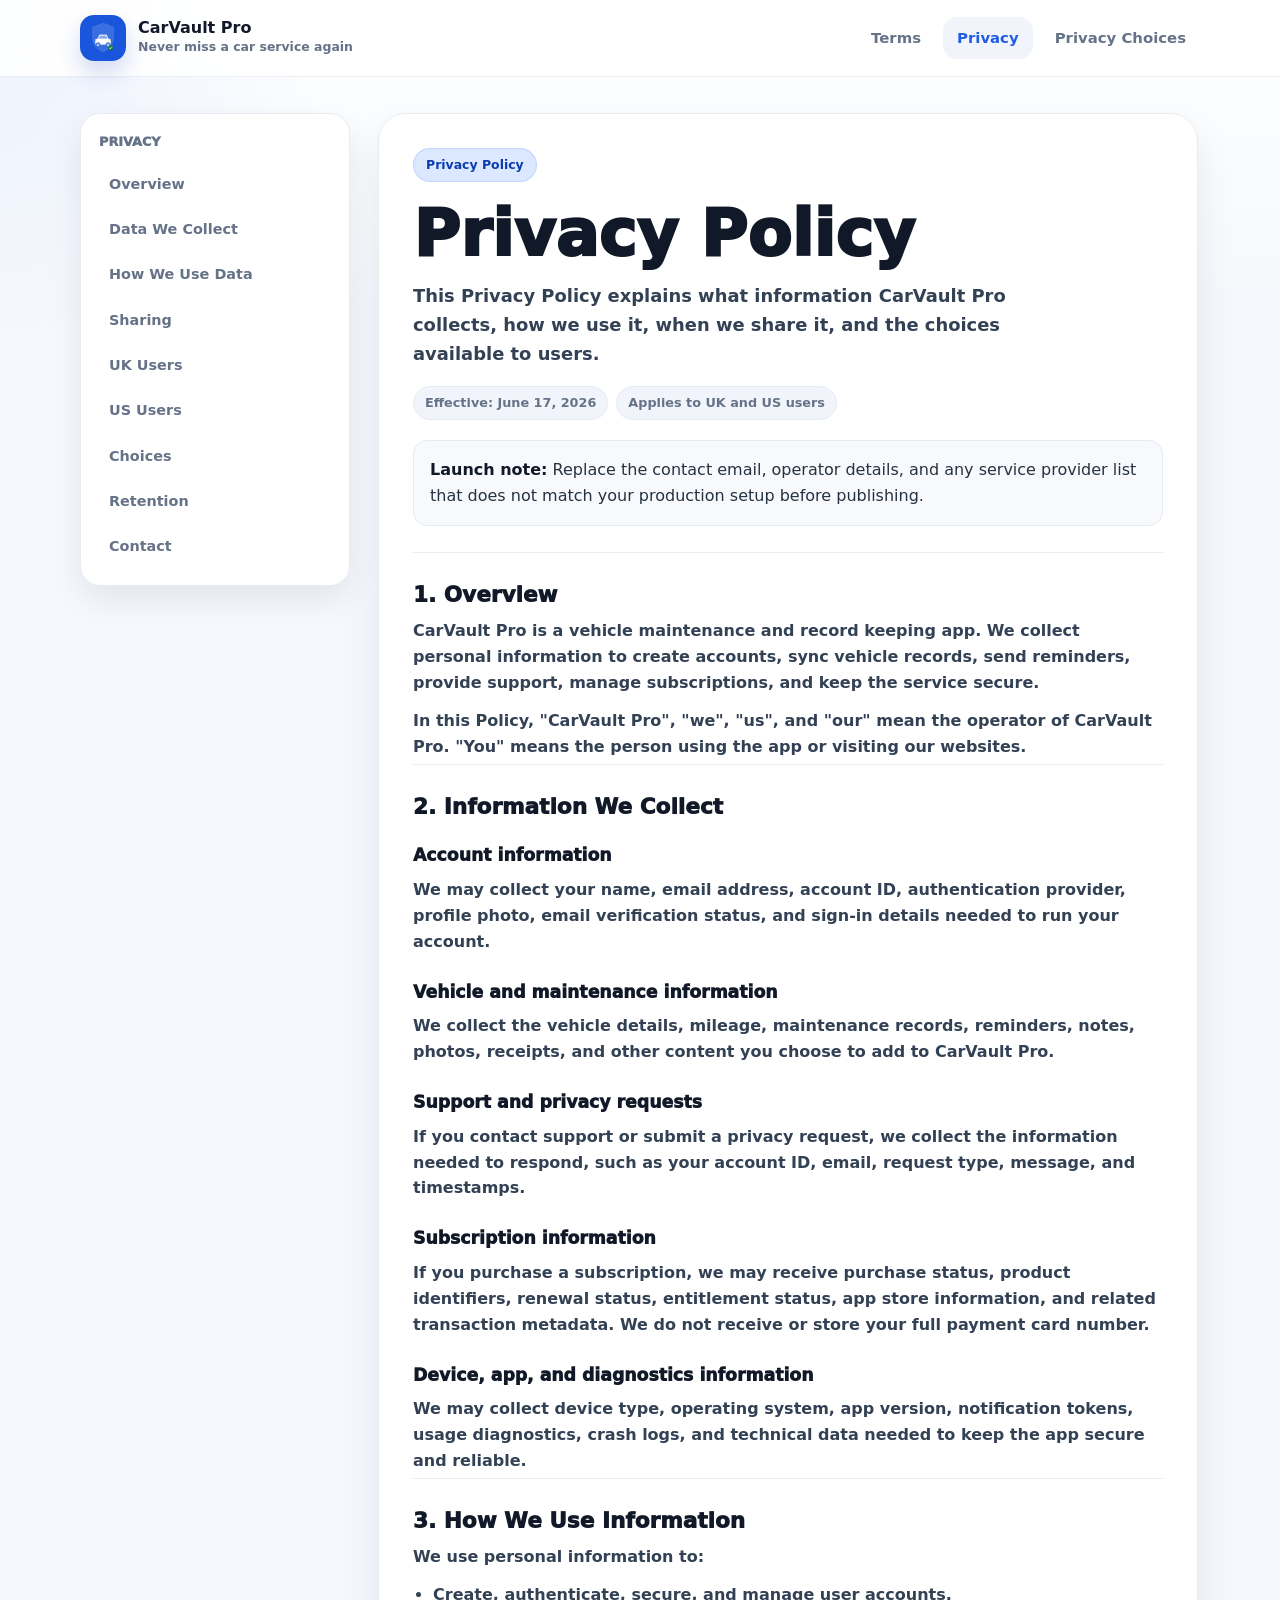
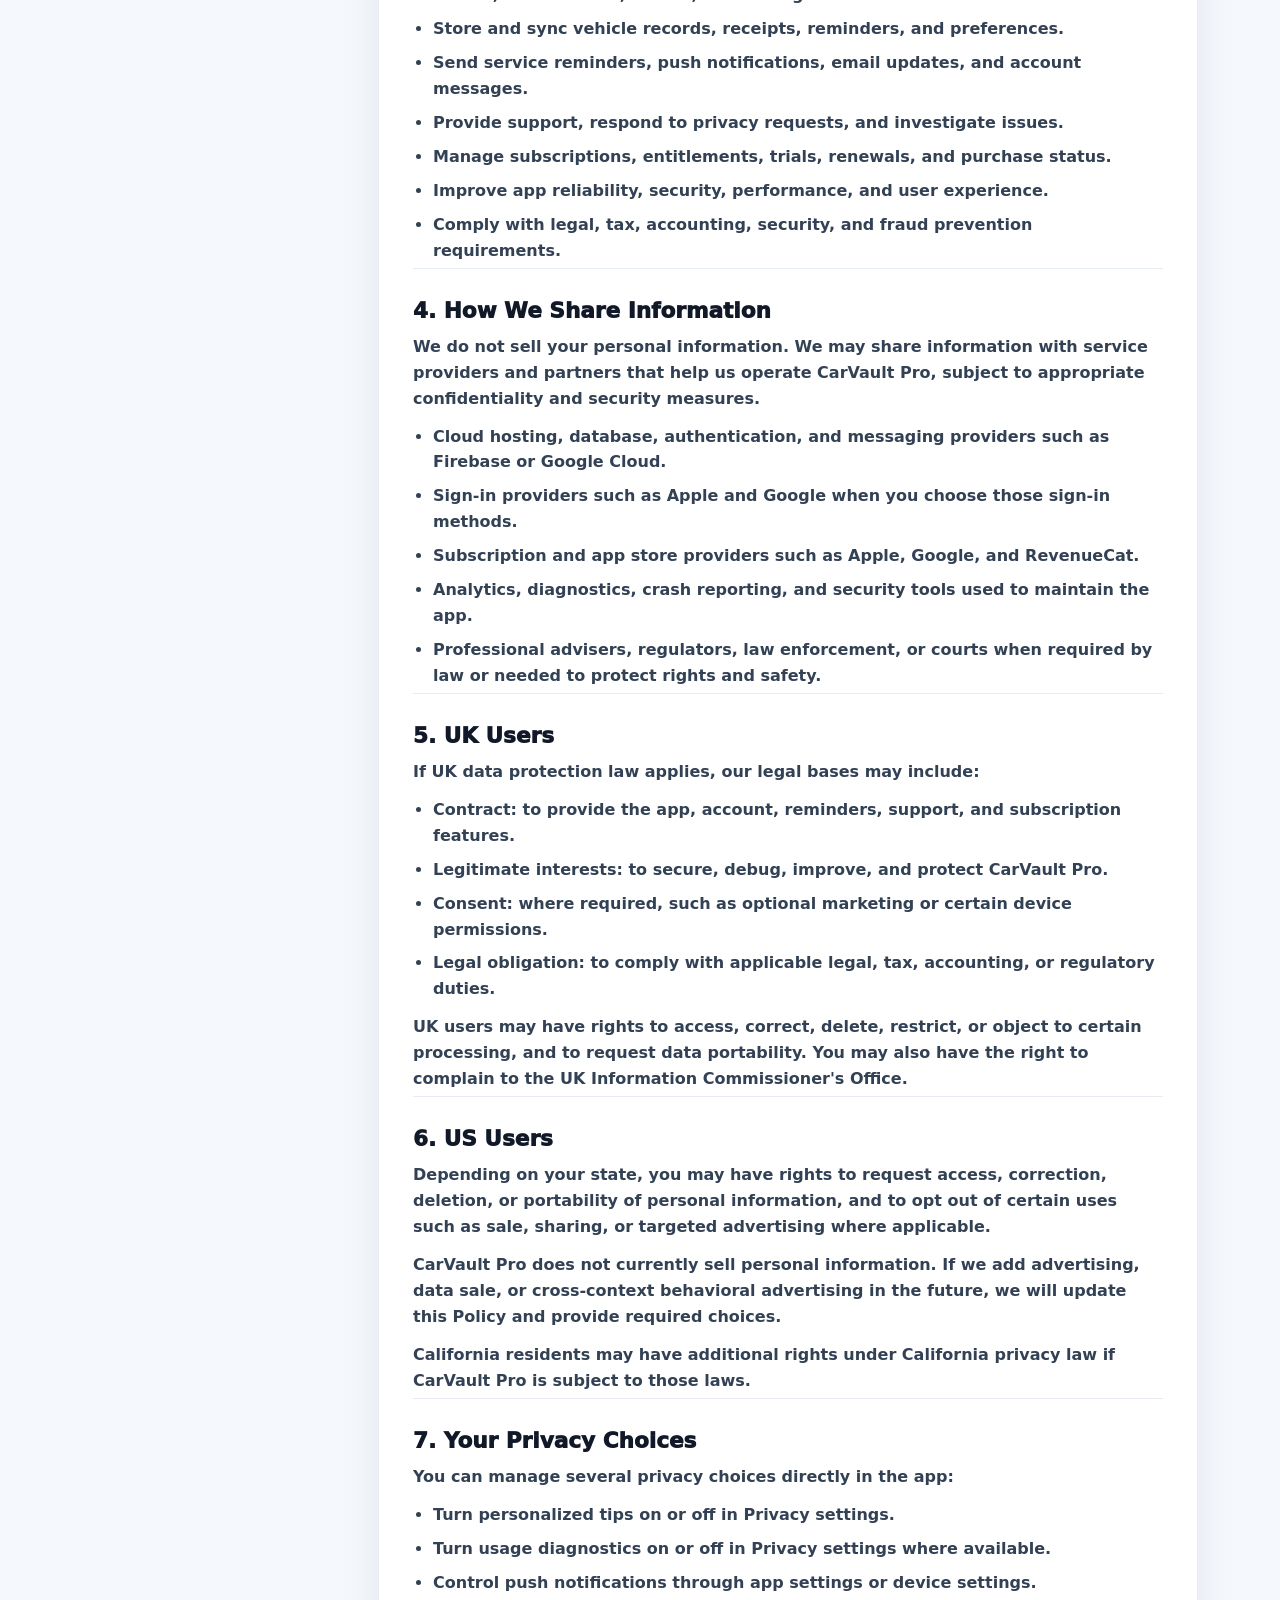
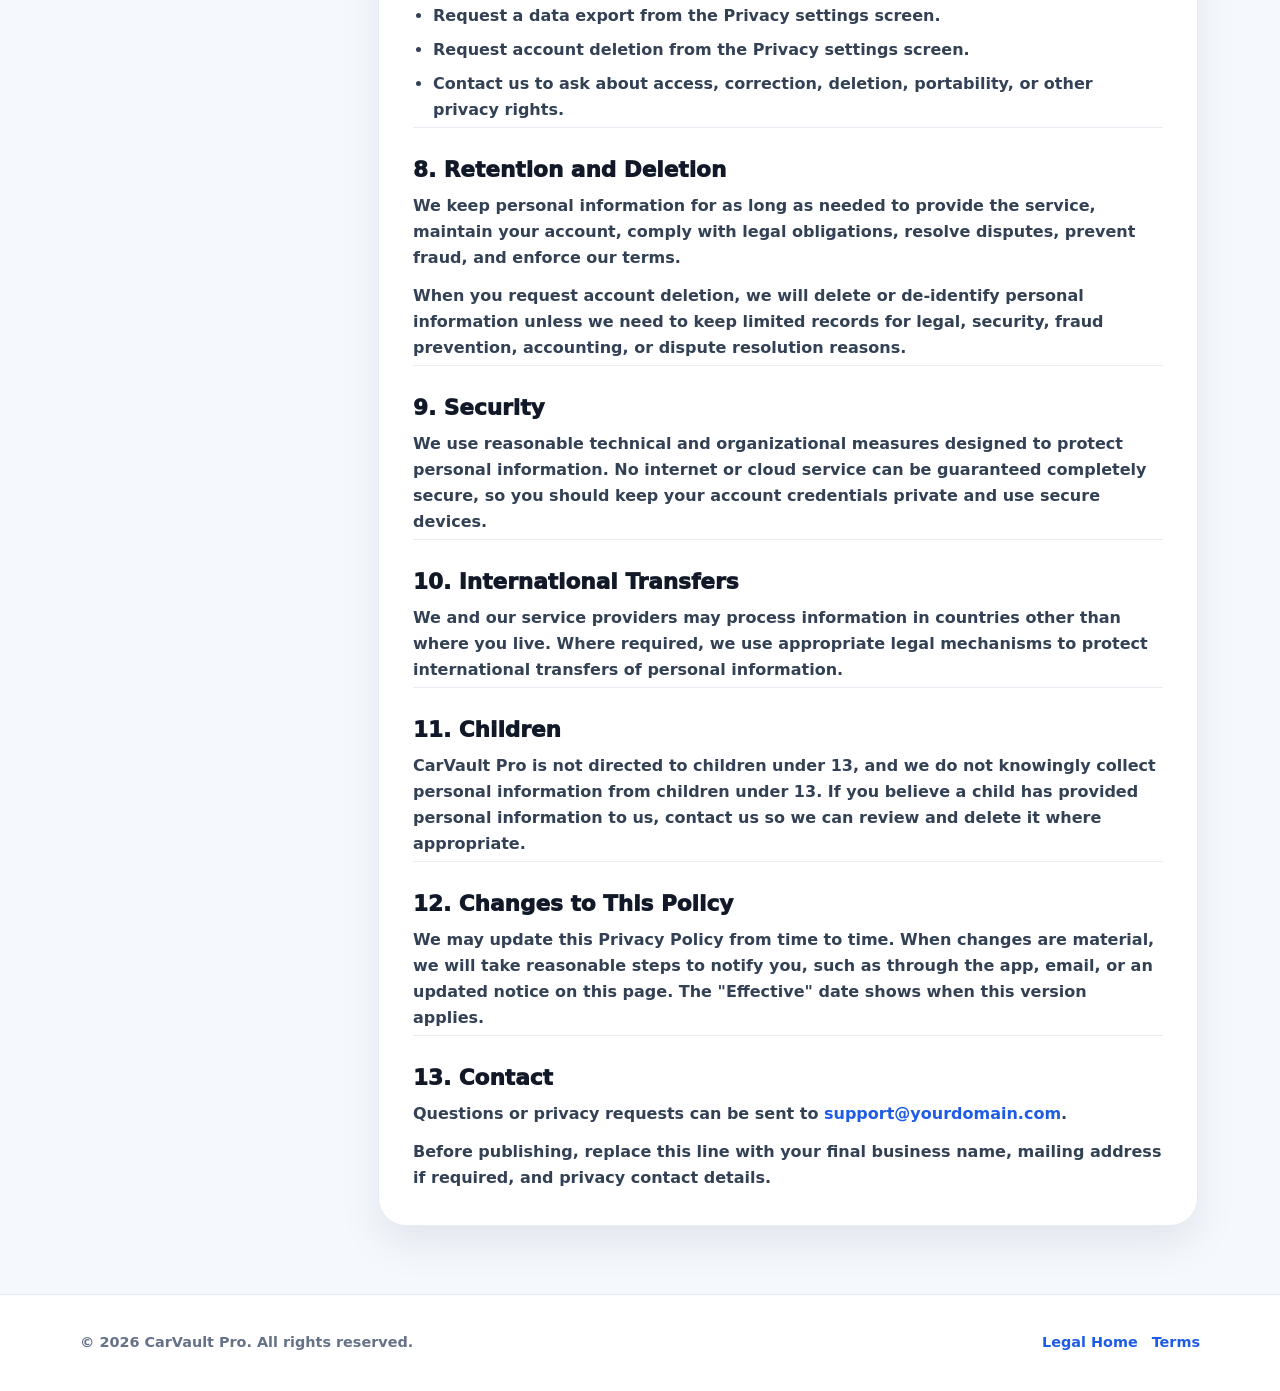
==== privacy/index.html @ c21158b4 "latest" ====
<!doctype html>
<html lang="en">
  <head>
    <meta charset="utf-8">
    <meta name="viewport" content="width=device-width, initial-scale=1">
    <title>Privacy Policy | CarVault Pro</title>
    <meta
      name="description"
      content="Privacy Policy for CarVault Pro."
    >
    <link rel="icon" href="../assets/app_icon.png">
    <link rel="stylesheet" href="../styles.css">
  </head>
  <body>
    <a class="skip-link" href="#main">Skip to content</a>
    <header class="site-header">
      <div class="nav">
        <a class="brand" href="../index.html" aria-label="CarVault Pro legal home">
          <img class="brand-mark" src="../assets/app_icon.png" alt="">
          <span class="brand-text">
            <span class="brand-name">CarVault Pro</span>
            <span class="brand-tagline">Never miss a car service again</span>
          </span>
        </a>
        <nav class="nav-links" aria-label="Legal navigation">
          <a class="nav-link" href="../terms/">Terms</a>
          <a class="nav-link" aria-current="page" href="./">Privacy</a>
          <a class="nav-link" href="#choices">Privacy Choices</a>
        </nav>
      </div>
    </header>

    <main id="main" class="page-shell">
      <aside class="toc" aria-label="Privacy sections">
        <div class="toc-title">Privacy</div>
        <nav>
          <a href="#overview">Overview</a>
          <a href="#data">Data We Collect</a>
          <a href="#use">How We Use Data</a>
          <a href="#sharing">Sharing</a>
          <a href="#uk">UK Users</a>
          <a href="#us">US Users</a>
          <a href="#choices">Choices</a>
          <a href="#retention">Retention</a>
          <a href="#contact">Contact</a>
        </nav>
      </aside>

      <article class="legal-document">
        <header class="document-header">
          <span class="eyebrow">Privacy Policy</span>
          <h1>Privacy Policy</h1>
          <p class="lead">
            This Privacy Policy explains what information CarVault Pro collects,
            how we use it, when we share it, and the choices available to users.
          </p>
          <div class="document-meta">
            <span class="meta-pill">Effective: June 17, 2026</span>
            <span class="meta-pill">Applies to UK and US users</span>
          </div>
          <div class="notice-box">
            <strong>Launch note:</strong> Replace the contact email, operator
            details, and any service provider list that does not match your
            production setup before publishing.
          </div>
        </header>

        <section id="overview">
          <h2>1. Overview</h2>
          <p>
            CarVault Pro is a vehicle maintenance and record keeping app. We
            collect personal information to create accounts, sync vehicle
            records, send reminders, provide support, manage subscriptions, and
            keep the service secure.
          </p>
          <p>
            In this Policy, "CarVault Pro", "we", "us", and "our" mean the
            operator of CarVault Pro. "You" means the person using the app or
            visiting our websites.
          </p>
        </section>

        <section id="data">
          <h2>2. Information We Collect</h2>
          <h3>Account information</h3>
          <p>
            We may collect your name, email address, account ID, authentication
            provider, profile photo, email verification status, and sign-in
            details needed to run your account.
          </p>

          <h3>Vehicle and maintenance information</h3>
          <p>
            We collect the vehicle details, mileage, maintenance records,
            reminders, notes, photos, receipts, and other content you choose to
            add to CarVault Pro.
          </p>

          <h3>Support and privacy requests</h3>
          <p>
            If you contact support or submit a privacy request, we collect the
            information needed to respond, such as your account ID, email,
            request type, message, and timestamps.
          </p>

          <h3>Subscription information</h3>
          <p>
            If you purchase a subscription, we may receive purchase status,
            product identifiers, renewal status, entitlement status, app store
            information, and related transaction metadata. We do not receive or
            store your full payment card number.
          </p>

          <h3>Device, app, and diagnostics information</h3>
          <p>
            We may collect device type, operating system, app version,
            notification tokens, usage diagnostics, crash logs, and technical
            data needed to keep the app secure and reliable.
          </p>
        </section>

        <section id="use">
          <h2>3. How We Use Information</h2>
          <p>We use personal information to:</p>
          <ul>
            <li>Create, authenticate, secure, and manage user accounts.</li>
            <li>Store and sync vehicle records, receipts, reminders, and preferences.</li>
            <li>Send service reminders, push notifications, email updates, and account messages.</li>
            <li>Provide support, respond to privacy requests, and investigate issues.</li>
            <li>Manage subscriptions, entitlements, trials, renewals, and purchase status.</li>
            <li>Improve app reliability, security, performance, and user experience.</li>
            <li>Comply with legal, tax, accounting, security, and fraud prevention requirements.</li>
          </ul>
        </section>

        <section id="sharing">
          <h2>4. How We Share Information</h2>
          <p>
            We do not sell your personal information. We may share information
            with service providers and partners that help us operate CarVault
            Pro, subject to appropriate confidentiality and security measures.
          </p>
          <ul>
            <li>Cloud hosting, database, authentication, and messaging providers such as Firebase or Google Cloud.</li>
            <li>Sign-in providers such as Apple and Google when you choose those sign-in methods.</li>
            <li>Subscription and app store providers such as Apple, Google, and RevenueCat.</li>
            <li>Analytics, diagnostics, crash reporting, and security tools used to maintain the app.</li>
            <li>Professional advisers, regulators, law enforcement, or courts when required by law or needed to protect rights and safety.</li>
          </ul>
        </section>

        <section id="uk">
          <h2>5. UK Users</h2>
          <p>
            If UK data protection law applies, our legal bases may include:
          </p>
          <ul>
            <li><strong>Contract:</strong> to provide the app, account, reminders, support, and subscription features.</li>
            <li><strong>Legitimate interests:</strong> to secure, debug, improve, and protect CarVault Pro.</li>
            <li><strong>Consent:</strong> where required, such as optional marketing or certain device permissions.</li>
            <li><strong>Legal obligation:</strong> to comply with applicable legal, tax, accounting, or regulatory duties.</li>
          </ul>
          <p>
            UK users may have rights to access, correct, delete, restrict, or
            object to certain processing, and to request data portability. You
            may also have the right to complain to the UK Information
            Commissioner's Office.
          </p>
        </section>

        <section id="us">
          <h2>6. US Users</h2>
          <p>
            Depending on your state, you may have rights to request access,
            correction, deletion, or portability of personal information, and to
            opt out of certain uses such as sale, sharing, or targeted
            advertising where applicable.
          </p>
          <p>
            CarVault Pro does not currently sell personal information. If we add
            advertising, data sale, or cross-context behavioral advertising in
            the future, we will update this Policy and provide required choices.
          </p>
          <p>
            California residents may have additional rights under California
            privacy law if CarVault Pro is subject to those laws.
          </p>
        </section>

        <section id="choices">
          <h2>7. Your Privacy Choices</h2>
          <p>
            You can manage several privacy choices directly in the app:
          </p>
          <ul>
            <li>Turn personalized tips on or off in Privacy settings.</li>
            <li>Turn usage diagnostics on or off in Privacy settings where available.</li>
            <li>Control push notifications through app settings or device settings.</li>
            <li>Request a data export from the Privacy settings screen.</li>
            <li>Request account deletion from the Privacy settings screen.</li>
            <li>Contact us to ask about access, correction, deletion, portability, or other privacy rights.</li>
          </ul>
        </section>

        <section id="retention">
          <h2>8. Retention and Deletion</h2>
          <p>
            We keep personal information for as long as needed to provide the
            service, maintain your account, comply with legal obligations,
            resolve disputes, prevent fraud, and enforce our terms.
          </p>
          <p>
            When you request account deletion, we will delete or de-identify
            personal information unless we need to keep limited records for
            legal, security, fraud prevention, accounting, or dispute resolution
            reasons.
          </p>
        </section>

        <section id="security">
          <h2>9. Security</h2>
          <p>
            We use reasonable technical and organizational measures designed to
            protect personal information. No internet or cloud service can be
            guaranteed completely secure, so you should keep your account
            credentials private and use secure devices.
          </p>
        </section>

        <section id="international">
          <h2>10. International Transfers</h2>
          <p>
            We and our service providers may process information in countries
            other than where you live. Where required, we use appropriate legal
            mechanisms to protect international transfers of personal
            information.
          </p>
        </section>

        <section id="children">
          <h2>11. Children</h2>
          <p>
            CarVault Pro is not directed to children under 13, and we do not
            knowingly collect personal information from children under 13. If
            you believe a child has provided personal information to us, contact
            us so we can review and delete it where appropriate.
          </p>
        </section>

        <section id="changes">
          <h2>12. Changes to This Policy</h2>
          <p>
            We may update this Privacy Policy from time to time. When changes
            are material, we will take reasonable steps to notify you, such as
            through the app, email, or an updated notice on this page. The
            "Effective" date shows when this version applies.
          </p>
        </section>

        <section id="contact">
          <h2>13. Contact</h2>
          <p>
            Questions or privacy requests can be sent to
            <a href="mailto:support@yourdomain.com">support@yourdomain.com</a>.
          </p>
          <p>
            Before publishing, replace this line with your final business name,
            mailing address if required, and privacy contact details.
          </p>
        </section>
      </article>
    </main>

    <footer class="site-footer">
      <div class="footer-inner">
        <span>&copy; 2026 CarVault Pro. All rights reserved.</span>
        <nav class="footer-links" aria-label="Footer navigation">
          <a href="../index.html">Legal Home</a>
          <a href="../terms/">Terms</a>
        </nav>
      </div>
    </footer>
  </body>
</html>
---- styles.css ----
:root {
  color-scheme: light;
  --brand-blue: #1f5ce6;
  --deep-blue: #0b3daf;
  --success: #0f8a4b;
  --warning: #f2a900;
  --danger: #e5484d;
  --ink: #111827;
  --muted: #657287;
  --subtle: #8793a5;
  --page: #f5f8fc;
  --surface: #ffffff;
  --surface-low: #f7f9fd;
  --surface-mid: #f1f5fb;
  --outline: #e7ecf3;
  --outline-strong: #d7dfea;
  --shadow: rgba(13, 27, 61, 0.08);
  --max-width: 1120px;
  --content-width: 820px;
  --radius-lg: 28px;
  --radius-md: 20px;
  --radius-sm: 14px;
}

* {
  box-sizing: border-box;
}

html {
  scroll-behavior: smooth;
}

body {
  margin: 0;
  min-width: 320px;
  color: var(--ink);
  background:
    radial-gradient(circle at top left, rgba(31, 92, 230, 0.08), transparent 340px),
    linear-gradient(180deg, #ffffff 0%, var(--page) 310px, var(--page) 100%);
  font-family: Inter, ui-sans-serif, system-ui, -apple-system, BlinkMacSystemFont, "Segoe UI", sans-serif;
  line-height: 1.62;
  letter-spacing: 0;
}

a {
  color: var(--brand-blue);
  text-decoration: none;
  font-weight: 800;
}

a:hover {
  text-decoration: underline;
}

.skip-link {
  position: absolute;
  left: 16px;
  top: -48px;
  z-index: 10;
  padding: 10px 14px;
  color: #ffffff;
  background: var(--deep-blue);
  border-radius: 10px;
}

.skip-link:focus {
  top: 16px;
}

.site-header {
  position: sticky;
  top: 0;
  z-index: 5;
  border-bottom: 1px solid rgba(231, 236, 243, 0.78);
  background: rgba(255, 255, 255, 0.88);
  backdrop-filter: blur(16px);
}

.nav {
  width: min(100% - 40px, var(--max-width));
  margin: 0 auto;
  min-height: 76px;
  display: flex;
  align-items: center;
  justify-content: space-between;
  gap: 18px;
}

.brand {
  display: inline-flex;
  align-items: center;
  gap: 12px;
  color: var(--ink);
  font-weight: 900;
  text-decoration: none;
}

.brand:hover {
  text-decoration: none;
}

.brand-mark {
  width: 46px;
  height: 46px;
  border-radius: 14px;
  box-shadow: 0 12px 22px rgba(11, 61, 175, 0.18);
}

.brand-text {
  display: grid;
  gap: 1px;
}

.brand-name {
  font-size: 1rem;
  line-height: 1.1;
}

.brand-tagline {
  color: var(--muted);
  font-size: 0.78rem;
  font-weight: 800;
}

.nav-links {
  display: flex;
  align-items: center;
  gap: 8px;
}

.nav-link {
  min-height: 42px;
  display: inline-flex;
  align-items: center;
  justify-content: center;
  padding: 0 14px;
  color: var(--muted);
  border-radius: 14px;
  font-size: 0.93rem;
  font-weight: 900;
}

.nav-link[aria-current="page"],
.nav-link:hover {
  color: var(--brand-blue);
  background: var(--surface-mid);
  text-decoration: none;
}

.hero,
.page-shell {
  width: min(100% - 40px, var(--max-width));
  margin: 0 auto;
}

.hero {
  padding: 54px 0 34px;
}

.hero-grid {
  display: grid;
  grid-template-columns: minmax(0, 1.15fr) minmax(300px, 0.85fr);
  gap: 28px;
  align-items: stretch;
}

.hero-copy {
  padding: 10px 0;
}

.eyebrow {
  display: inline-flex;
  align-items: center;
  gap: 8px;
  min-height: 34px;
  padding: 0 12px;
  color: var(--deep-blue);
  background: #dce8ff;
  border: 1px solid rgba(31, 92, 230, 0.14);
  border-radius: 999px;
  font-size: 0.78rem;
  font-weight: 900;
}

h1,
h2,
h3 {
  margin: 0;
  line-height: 1.08;
  letter-spacing: 0;
}

h1 {
  margin-top: 18px;
  max-width: 780px;
  font-size: clamp(2.3rem, 5vw, 4.8rem);
  font-weight: 950;
}

h2 {
  font-size: clamp(1.6rem, 3vw, 2.5rem);
  font-weight: 950;
}

h3 {
  margin-top: 28px;
  font-size: 1.08rem;
  font-weight: 950;
}

p {
  margin: 0;
}

.lead {
  max-width: 680px;
  margin-top: 18px;
  color: var(--muted);
  font-size: 1.12rem;
  font-weight: 650;
}

.hero-actions {
  display: flex;
  flex-wrap: wrap;
  gap: 12px;
  margin-top: 28px;
}

.button {
  min-height: 52px;
  display: inline-flex;
  align-items: center;
  justify-content: center;
  gap: 8px;
  padding: 0 18px;
  border-radius: 18px;
  border: 1px solid var(--outline);
  color: var(--ink);
  background: var(--surface);
  box-shadow: 0 12px 24px var(--shadow);
  font-weight: 950;
}

.button:hover {
  text-decoration: none;
  transform: translateY(-1px);
}

.button-primary {
  color: #ffffff;
  background: linear-gradient(135deg, #1248c9 0%, var(--brand-blue) 52%, var(--deep-blue) 100%);
  border-color: rgba(31, 92, 230, 0.24);
}

.hero-panel {
  overflow: hidden;
  background: var(--surface);
  border: 1px solid var(--outline);
  border-radius: var(--radius-lg);
  box-shadow: 0 18px 42px var(--shadow);
}

.panel-top {
  padding: 20px;
  color: #ffffff;
  background: linear-gradient(135deg, #1248c9 0%, var(--brand-blue) 54%, var(--deep-blue) 100%);
}

.status-row {
  display: flex;
  align-items: center;
  justify-content: space-between;
  gap: 10px;
}

.status-pill {
  display: inline-flex;
  align-items: center;
  min-height: 34px;
  padding: 0 11px;
  color: #ffffff;
  background: rgba(255, 255, 255, 0.16);
  border: 1px solid rgba(255, 255, 255, 0.2);
  border-radius: 999px;
  font-size: 0.78rem;
  font-weight: 900;
}

.panel-title {
  margin-top: 24px;
  font-size: 1.5rem;
  font-weight: 950;
  line-height: 1.12;
}

.panel-subtitle {
  margin-top: 8px;
  color: rgba(255, 255, 255, 0.76);
  font-weight: 750;
}

.panel-list {
  display: grid;
  gap: 0;
  padding: 8px 0;
}

.panel-item {
  display: grid;
  grid-template-columns: 42px minmax(0, 1fr);
  gap: 12px;
  padding: 16px 20px;
  border-top: 1px solid var(--outline);
}

.panel-item:first-child {
  border-top: 0;
}

.icon-tile {
  width: 42px;
  height: 42px;
  display: grid;
  place-items: center;
  color: var(--brand-blue);
  background: #dce8ff;
  border-radius: 15px;
  font-size: 1.1rem;
  font-weight: 950;
}

.panel-item strong {
  display: block;
  font-size: 0.95rem;
  font-weight: 950;
}

.panel-item span {
  display: block;
  margin-top: 2px;
  color: var(--muted);
  font-size: 0.88rem;
  font-weight: 700;
}

.page-shell {
  display: grid;
  grid-template-columns: 270px minmax(0, 1fr);
  gap: 28px;
  padding: 36px 0 68px;
}

.toc {
  position: sticky;
  top: 98px;
  align-self: start;
  padding: 18px;
  background: var(--surface);
  border: 1px solid var(--outline);
  border-radius: var(--radius-md);
  box-shadow: 0 14px 32px var(--shadow);
}

.toc-title {
  color: var(--muted);
  font-size: 0.8rem;
  font-weight: 950;
  text-transform: uppercase;
}

.toc nav {
  display: grid;
  gap: 6px;
  margin-top: 12px;
}

.toc a {
  padding: 8px 10px;
  color: var(--muted);
  border-radius: 12px;
  font-size: 0.9rem;
  font-weight: 850;
}

.toc a:hover {
  color: var(--brand-blue);
  background: var(--surface-mid);
  text-decoration: none;
}

.legal-document {
  max-width: var(--content-width);
  padding: 34px;
  background: var(--surface);
  border: 1px solid var(--outline);
  border-radius: var(--radius-lg);
  box-shadow: 0 18px 42px var(--shadow);
}

.document-header {
  padding-bottom: 26px;
  border-bottom: 1px solid var(--outline);
}

.document-meta {
  display: flex;
  flex-wrap: wrap;
  gap: 8px;
  margin-top: 18px;
}

.meta-pill {
  display: inline-flex;
  align-items: center;
  min-height: 34px;
  padding: 0 11px;
  color: var(--muted);
  background: var(--surface-mid);
  border: 1px solid var(--outline);
  border-radius: 999px;
  font-size: 0.8rem;
  font-weight: 900;
}

.legal-document section {
  padding-top: 30px;
}

.legal-document section + section {
  margin-top: 4px;
  border-top: 1px solid var(--outline);
}

.legal-document h2 {
  font-size: 1.35rem;
}

.legal-document p,
.legal-document li {
  color: #334155;
  font-weight: 610;
}

.legal-document p {
  margin-top: 12px;
}

.legal-document ul {
  margin: 12px 0 0;
  padding-left: 20px;
}

.legal-document li + li {
  margin-top: 8px;
}

.notice-box {
  margin-top: 20px;
  padding: 16px;
  color: #263241;
  background: var(--surface-low);
  border: 1px solid var(--outline);
  border-radius: var(--radius-sm);
}

.notice-box strong {
  color: var(--ink);
}

.cards {
  display: grid;
  grid-template-columns: repeat(2, minmax(0, 1fr));
  gap: 18px;
  margin-top: 28px;
}

.legal-card {
  display: flex;
  flex-direction: column;
  min-height: 240px;
  padding: 22px;
  color: var(--ink);
  background: var(--surface);
  border: 1px solid var(--outline);
  border-radius: var(--radius-lg);
  box-shadow: 0 18px 42px var(--shadow);
}

.legal-card:hover {
  text-decoration: none;
  transform: translateY(-2px);
}

.card-icon {
  width: 48px;
  height: 48px;
  display: grid;
  place-items: center;
  color: var(--brand-blue);
  background: #dce8ff;
  border-radius: 16px;
  font-size: 1.1rem;
  font-weight: 950;
}

.legal-card h2 {
  margin-top: 18px;
  font-size: 1.35rem;
}

.legal-card p {
  margin-top: 10px;
  color: var(--muted);
  font-weight: 700;
}

.card-link {
  margin-top: auto;
  padding-top: 18px;
  color: var(--brand-blue);
  font-weight: 950;
}

.checklist {
  margin-top: 30px;
  padding: 22px;
  background: var(--surface);
  border: 1px solid var(--outline);
  border-radius: var(--radius-lg);
}

.checklist-grid {
  display: grid;
  grid-template-columns: repeat(3, minmax(0, 1fr));
  gap: 14px;
  margin-top: 16px;
}

.check-item {
  padding: 14px;
  background: var(--surface-low);
  border: 1px solid var(--outline);
  border-radius: 18px;
}

.check-item strong {
  display: block;
  font-weight: 950;
}

.check-item span {
  display: block;
  margin-top: 4px;
  color: var(--muted);
  font-size: 0.88rem;
  font-weight: 700;
}

.site-footer {
  border-top: 1px solid var(--outline);
  background: #ffffff;
}

.footer-inner {
  width: min(100% - 40px, var(--max-width));
  margin: 0 auto;
  min-height: 96px;
  display: flex;
  align-items: center;
  justify-content: space-between;
  gap: 18px;
  color: var(--muted);
  font-size: 0.9rem;
  font-weight: 750;
}

.footer-links {
  display: flex;
  flex-wrap: wrap;
  gap: 14px;
}

@media (max-width: 860px) {
  .nav {
    min-height: auto;
    padding: 14px 0;
    align-items: flex-start;
    flex-direction: column;
  }

  .nav-links {
    width: 100%;
    overflow-x: auto;
    padding-bottom: 2px;
  }

  .hero {
    padding-top: 34px;
  }

  .hero-grid,
  .page-shell,
  .cards,
  .checklist-grid {
    grid-template-columns: 1fr;
  }

  .toc {
    position: static;
  }

  .legal-document {
    padding: 24px;
  }

  h1 {
    font-size: clamp(2.15rem, 12vw, 3.2rem);
  }

  .footer-inner {
    align-items: flex-start;
    flex-direction: column;
    padding: 24px 0;
  }
}

@media (max-width: 520px) {
  .nav,
  .hero,
  .page-shell,
  .footer-inner {
    width: min(100% - 28px, var(--max-width));
  }

  .brand-tagline {
    display: none;
  }

  .hero-actions,
  .button {
    width: 100%;
  }

  .legal-document {
    padding: 20px;
    border-radius: 22px;
  }
}

@media print {
  body {
    background: #ffffff;
  }

  .site-header,
  .toc,
  .site-footer,
  .hero-actions {
    display: none;
  }

  .page-shell {
    display: block;
    width: 100%;
    padding: 0;
  }

  .legal-document {
    max-width: none;
    padding: 0;
    border: 0;
    box-shadow: none;
  }

  a {
    color: #000000;
    text-decoration: underline;
  }
}
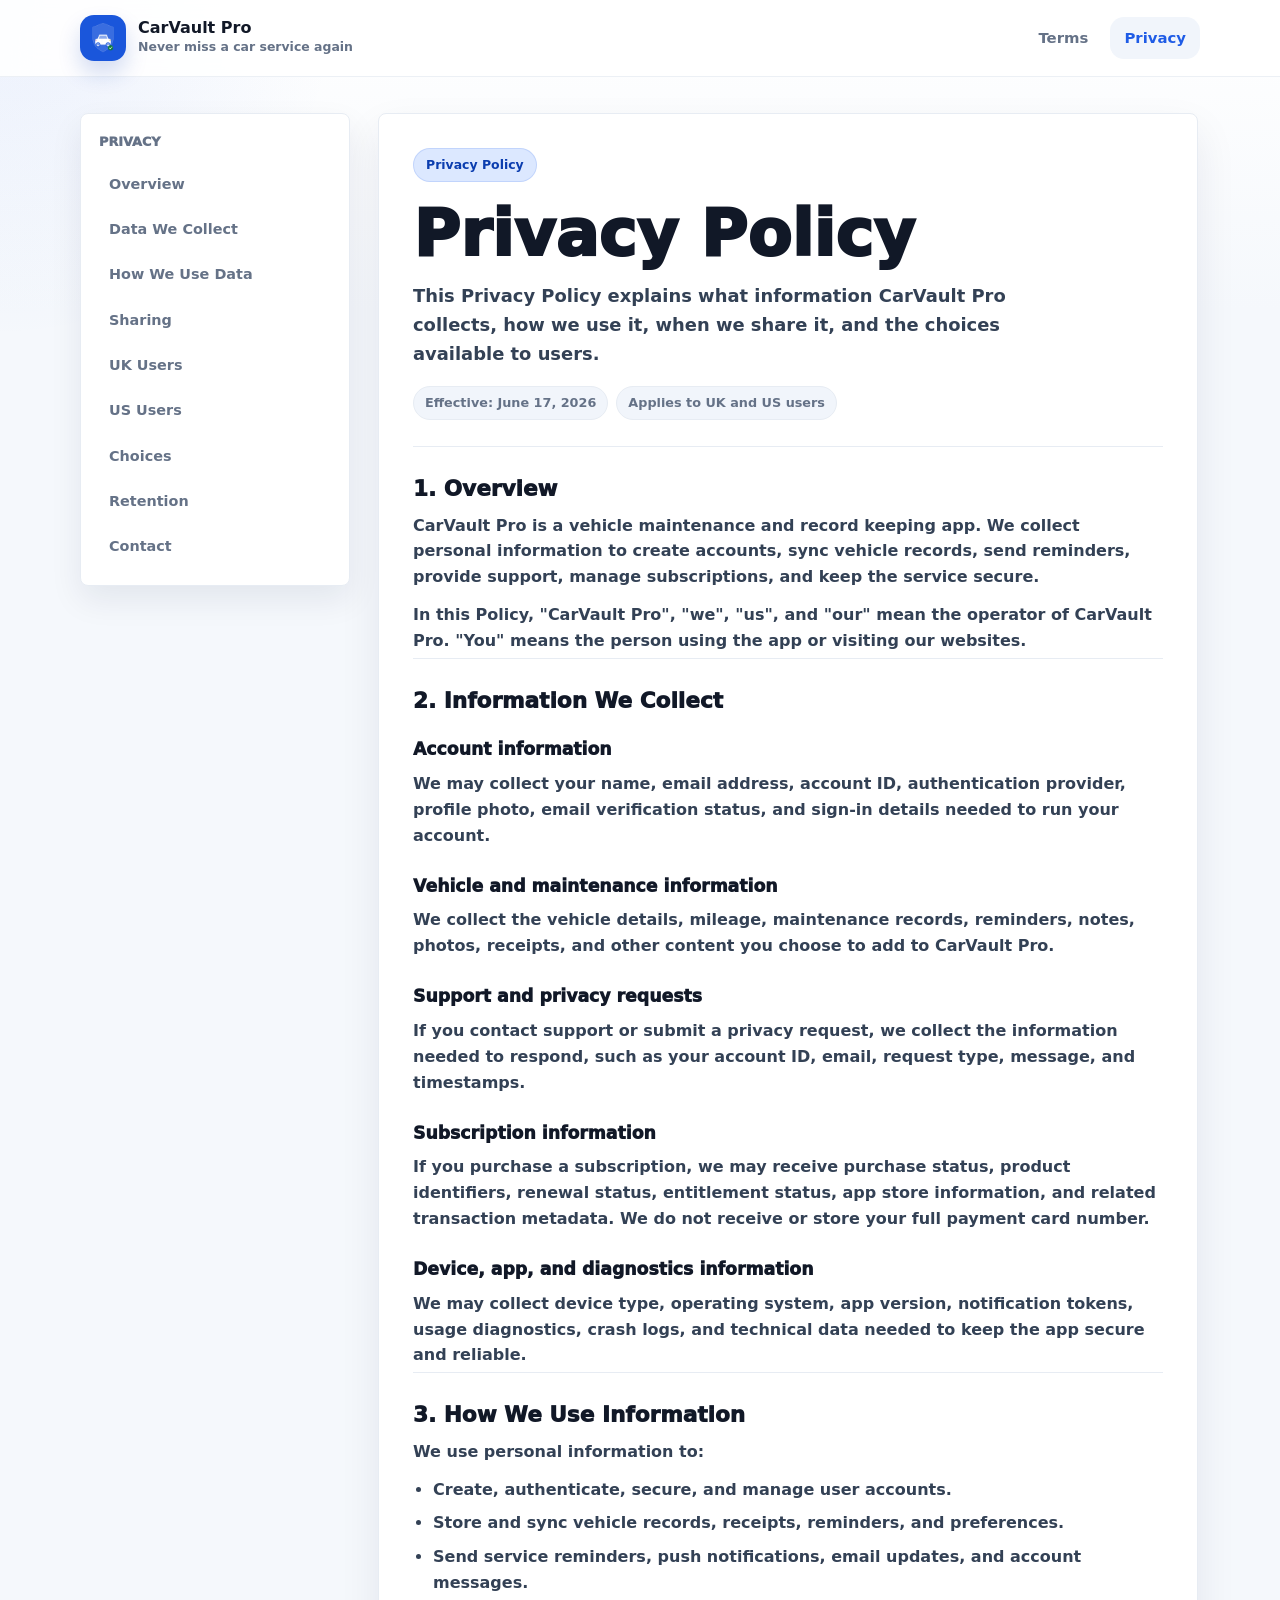
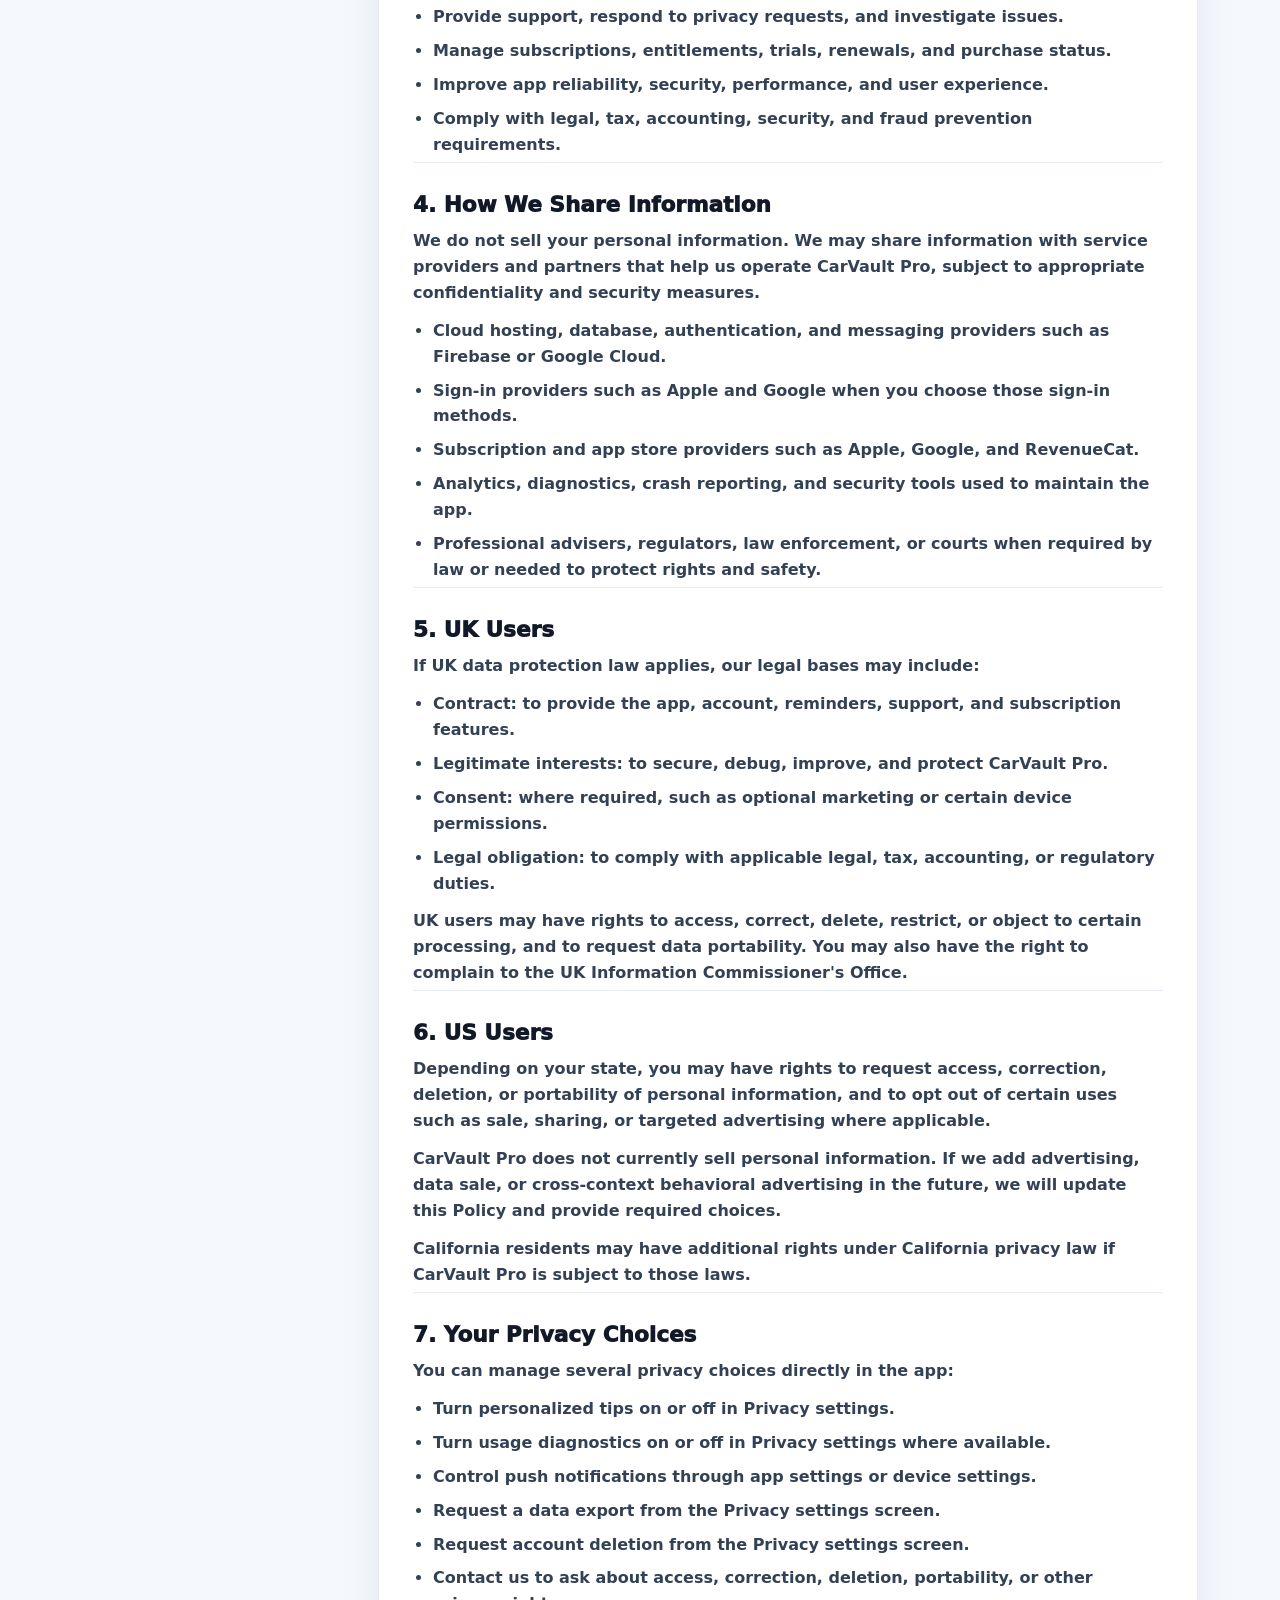
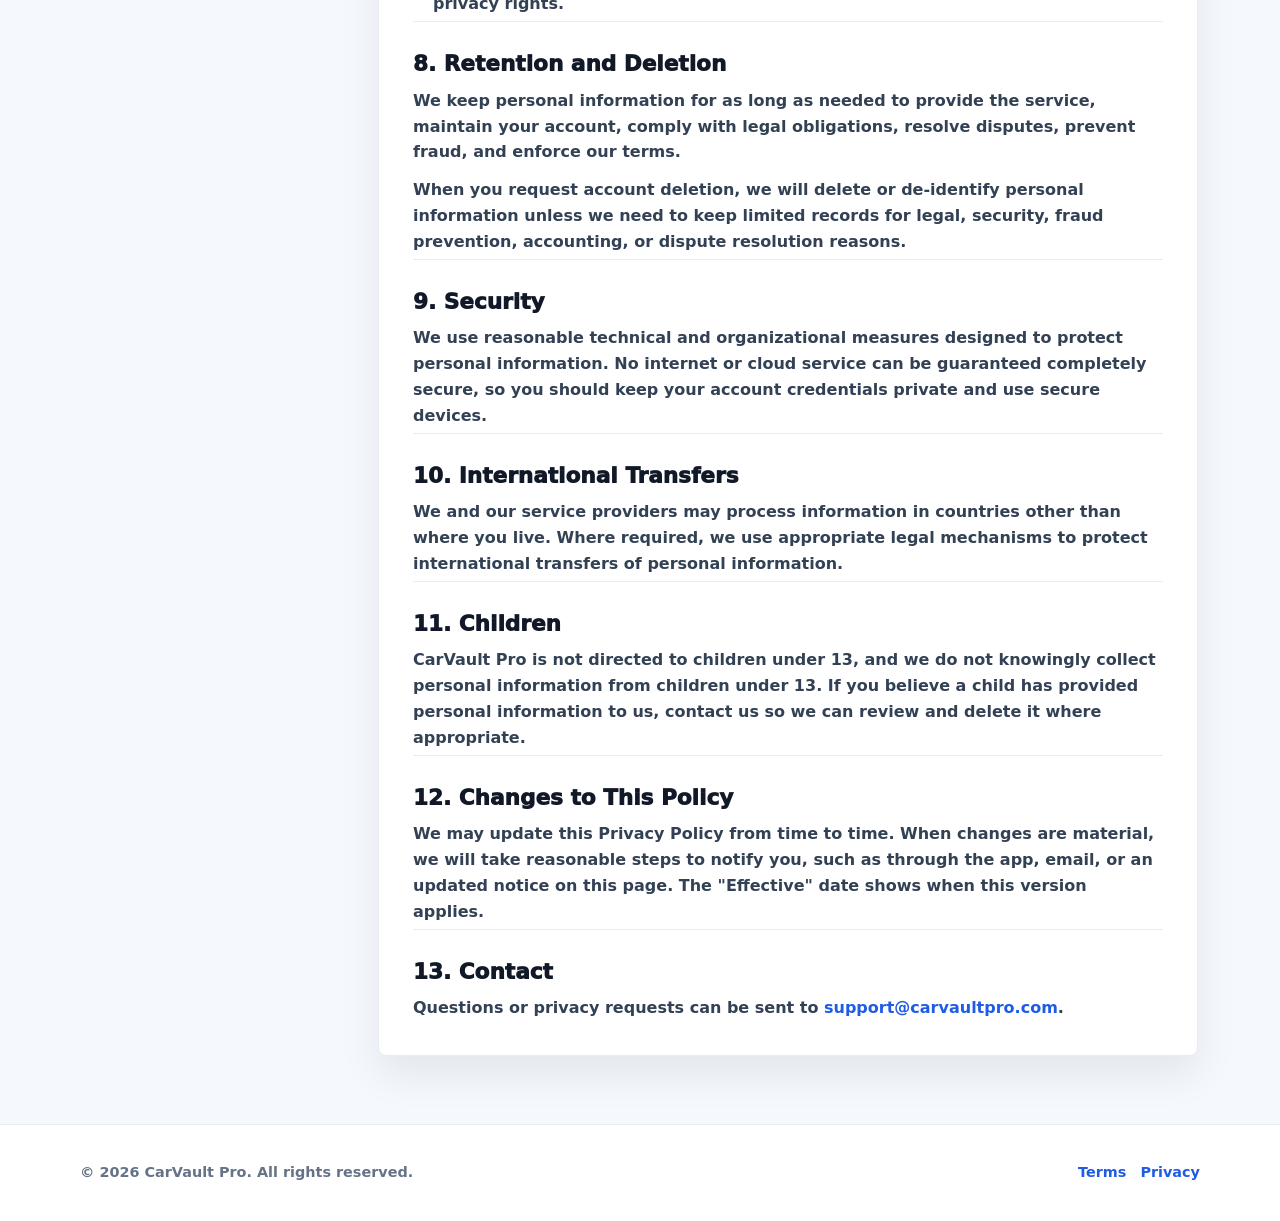
==== commit 07e16067: "latest" ====
--- a/privacy/index.html
+++ b/privacy/index.html
@@ -15,7 +15,7 @@
     <a class="skip-link" href="#main">Skip to content</a>
     <header class="site-header">
       <div class="nav">
-        <a class="brand" href="../index.html" aria-label="CarVault Pro legal home">
+        <a class="brand" href="./" aria-label="CarVault Pro privacy policy">
           <img class="brand-mark" src="../assets/app_icon.png" alt="">
           <span class="brand-text">
             <span class="brand-name">CarVault Pro</span>
@@ -25,7 +25,6 @@
         <nav class="nav-links" aria-label="Legal navigation">
           <a class="nav-link" href="../terms/">Terms</a>
           <a class="nav-link" aria-current="page" href="./">Privacy</a>
-          <a class="nav-link" href="#choices">Privacy Choices</a>
         </nav>
       </div>
     </header>
@@ -58,11 +57,6 @@
             <span class="meta-pill">Effective: June 17, 2026</span>
             <span class="meta-pill">Applies to UK and US users</span>
           </div>
-          <div class="notice-box">
-            <strong>Launch note:</strong> Replace the contact email, operator
-            details, and any service provider list that does not match your
-            production setup before publishing.
-          </div>
         </header>
 
         <section id="overview">
@@ -261,11 +255,7 @@
           <h2>13. Contact</h2>
           <p>
             Questions or privacy requests can be sent to
-            <a href="mailto:support@yourdomain.com">support@yourdomain.com</a>.
-          </p>
-          <p>
-            Before publishing, replace this line with your final business name,
-            mailing address if required, and privacy contact details.
+            <a href="mailto:support@carvaultpro.com">support@carvaultpro.com</a>.
           </p>
         </section>
       </article>
@@ -275,8 +265,8 @@
       <div class="footer-inner">
         <span>&copy; 2026 CarVault Pro. All rights reserved.</span>
         <nav class="footer-links" aria-label="Footer navigation">
-          <a href="../index.html">Legal Home</a>
           <a href="../terms/">Terms</a>
+          <a href="./">Privacy</a>
         </nav>
       </div>
     </footer>
--- a/styles.css
+++ b/styles.css
@@ -17,9 +17,9 @@
   --shadow: rgba(13, 27, 61, 0.08);
   --max-width: 1120px;
   --content-width: 820px;
-  --radius-lg: 28px;
-  --radius-md: 20px;
-  --radius-sm: 14px;
+  --radius-lg: 8px;
+  --radius-md: 8px;
+  --radius-sm: 8px;
 }
 
 * {
@@ -33,6 +33,7 @@
 body {
   margin: 0;
   min-width: 320px;
+  overflow-x: hidden;
   color: var(--ink);
   background:
     radial-gradient(circle at top left, rgba(31, 92, 230, 0.08), transparent 340px),
@@ -84,9 +85,11 @@
   align-items: center;
   justify-content: space-between;
   gap: 18px;
+  min-width: 0;
 }
 
 .brand {
+  min-width: 0;
   display: inline-flex;
   align-items: center;
   gap: 12px;
@@ -107,6 +110,7 @@
 }
 
 .brand-text {
+  min-width: 0;
   display: grid;
   gap: 1px;
 }
@@ -114,16 +118,23 @@
 .brand-name {
   font-size: 1rem;
   line-height: 1.1;
+  overflow: hidden;
+  text-overflow: ellipsis;
+  white-space: nowrap;
 }
 
 .brand-tagline {
   color: var(--muted);
   font-size: 0.78rem;
   font-weight: 800;
+  overflow: hidden;
+  text-overflow: ellipsis;
+  white-space: nowrap;
 }
 
 .nav-links {
   display: flex;
+  flex-wrap: wrap;
   align-items: center;
   gap: 8px;
 }
@@ -351,6 +362,10 @@
   padding: 36px 0 68px;
 }
 
+.page-shell > * {
+  min-width: 0;
+}
+
 .toc {
   position: sticky;
   top: 98px;
@@ -455,19 +470,6 @@
   margin-top: 8px;
 }
 
-.notice-box {
-  margin-top: 20px;
-  padding: 16px;
-  color: #263241;
-  background: var(--surface-low);
-  border: 1px solid var(--outline);
-  border-radius: var(--radius-sm);
-}
-
-.notice-box strong {
-  color: var(--ink);
-}
-
 .cards {
   display: grid;
   grid-template-columns: repeat(2, minmax(0, 1fr));
@@ -591,7 +593,7 @@
 
   .nav-links {
     width: 100%;
-    overflow-x: auto;
+    overflow: visible;
     padding-bottom: 2px;
   }
 
@@ -637,6 +639,11 @@
     display: none;
   }
 
+  .nav-link {
+    flex: 1 1 calc(50% - 8px);
+    white-space: normal;
+  }
+
   .hero-actions,
   .button {
     width: 100%;
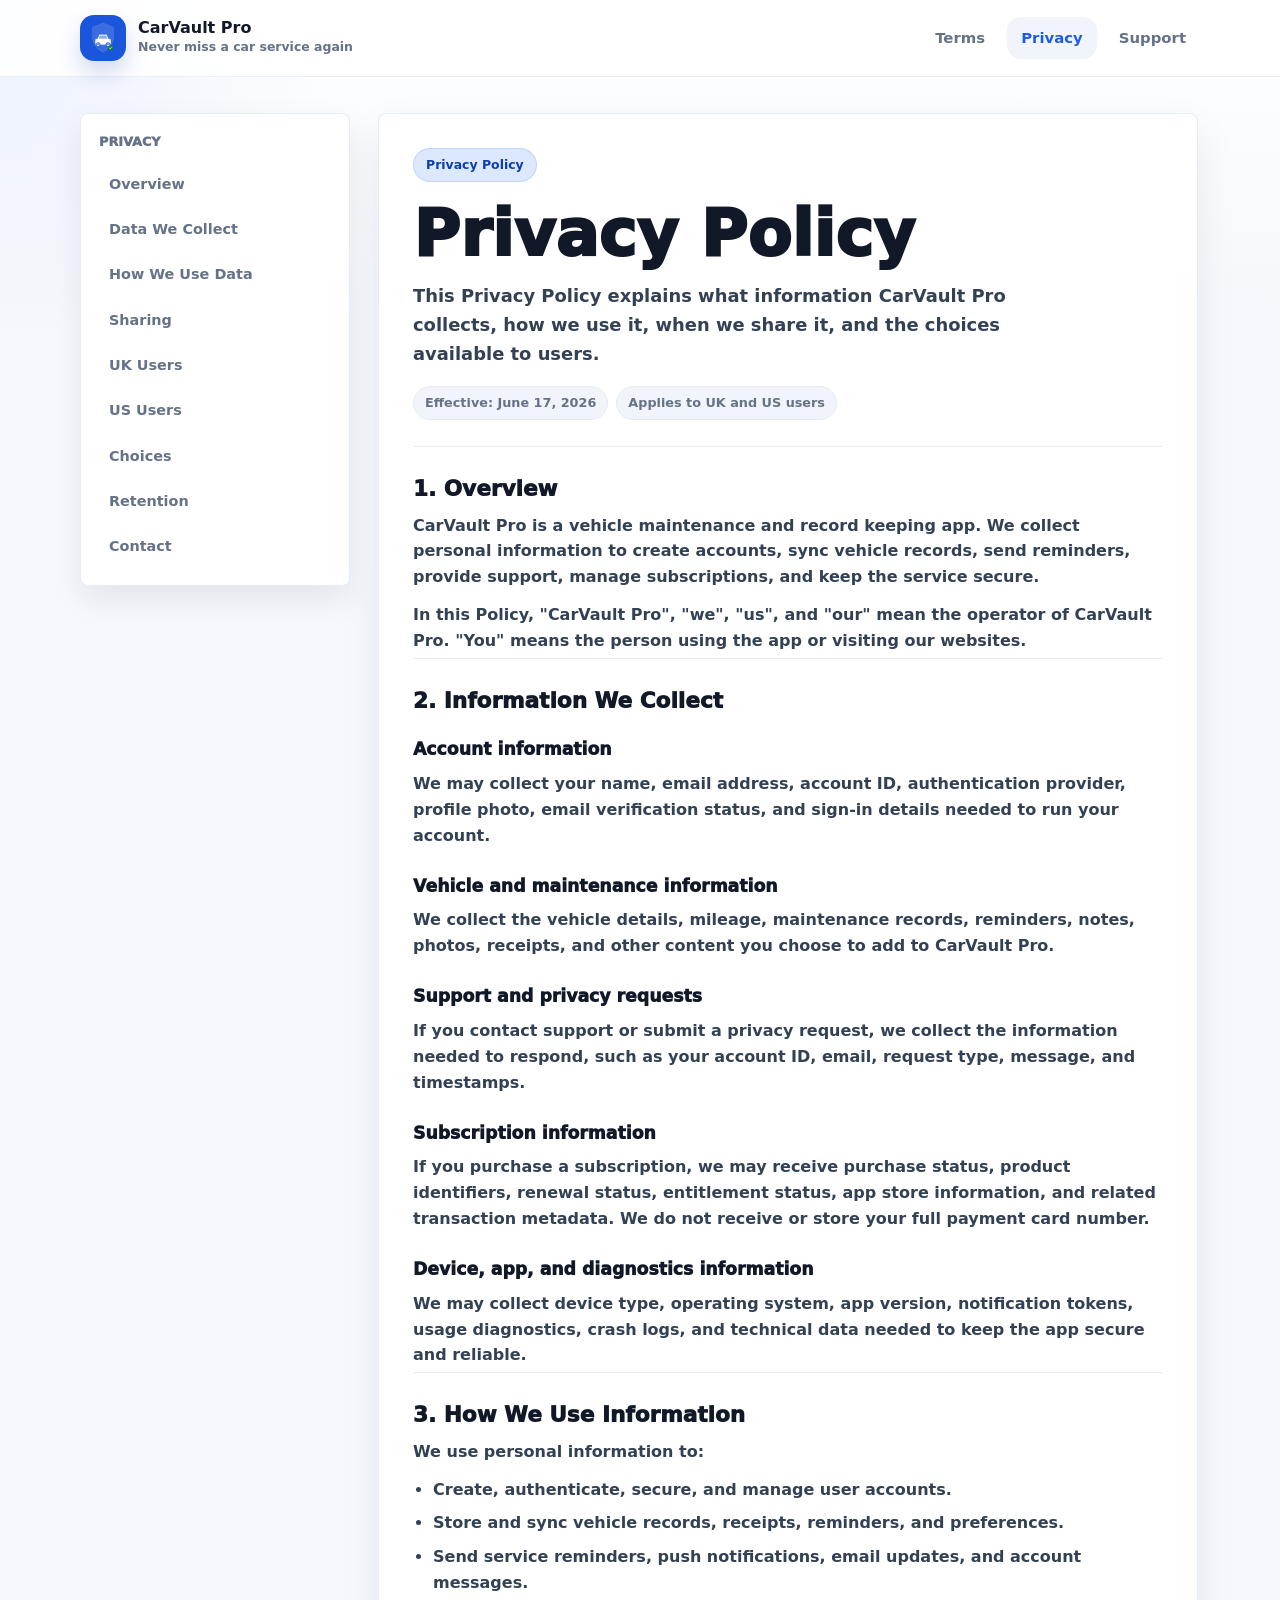
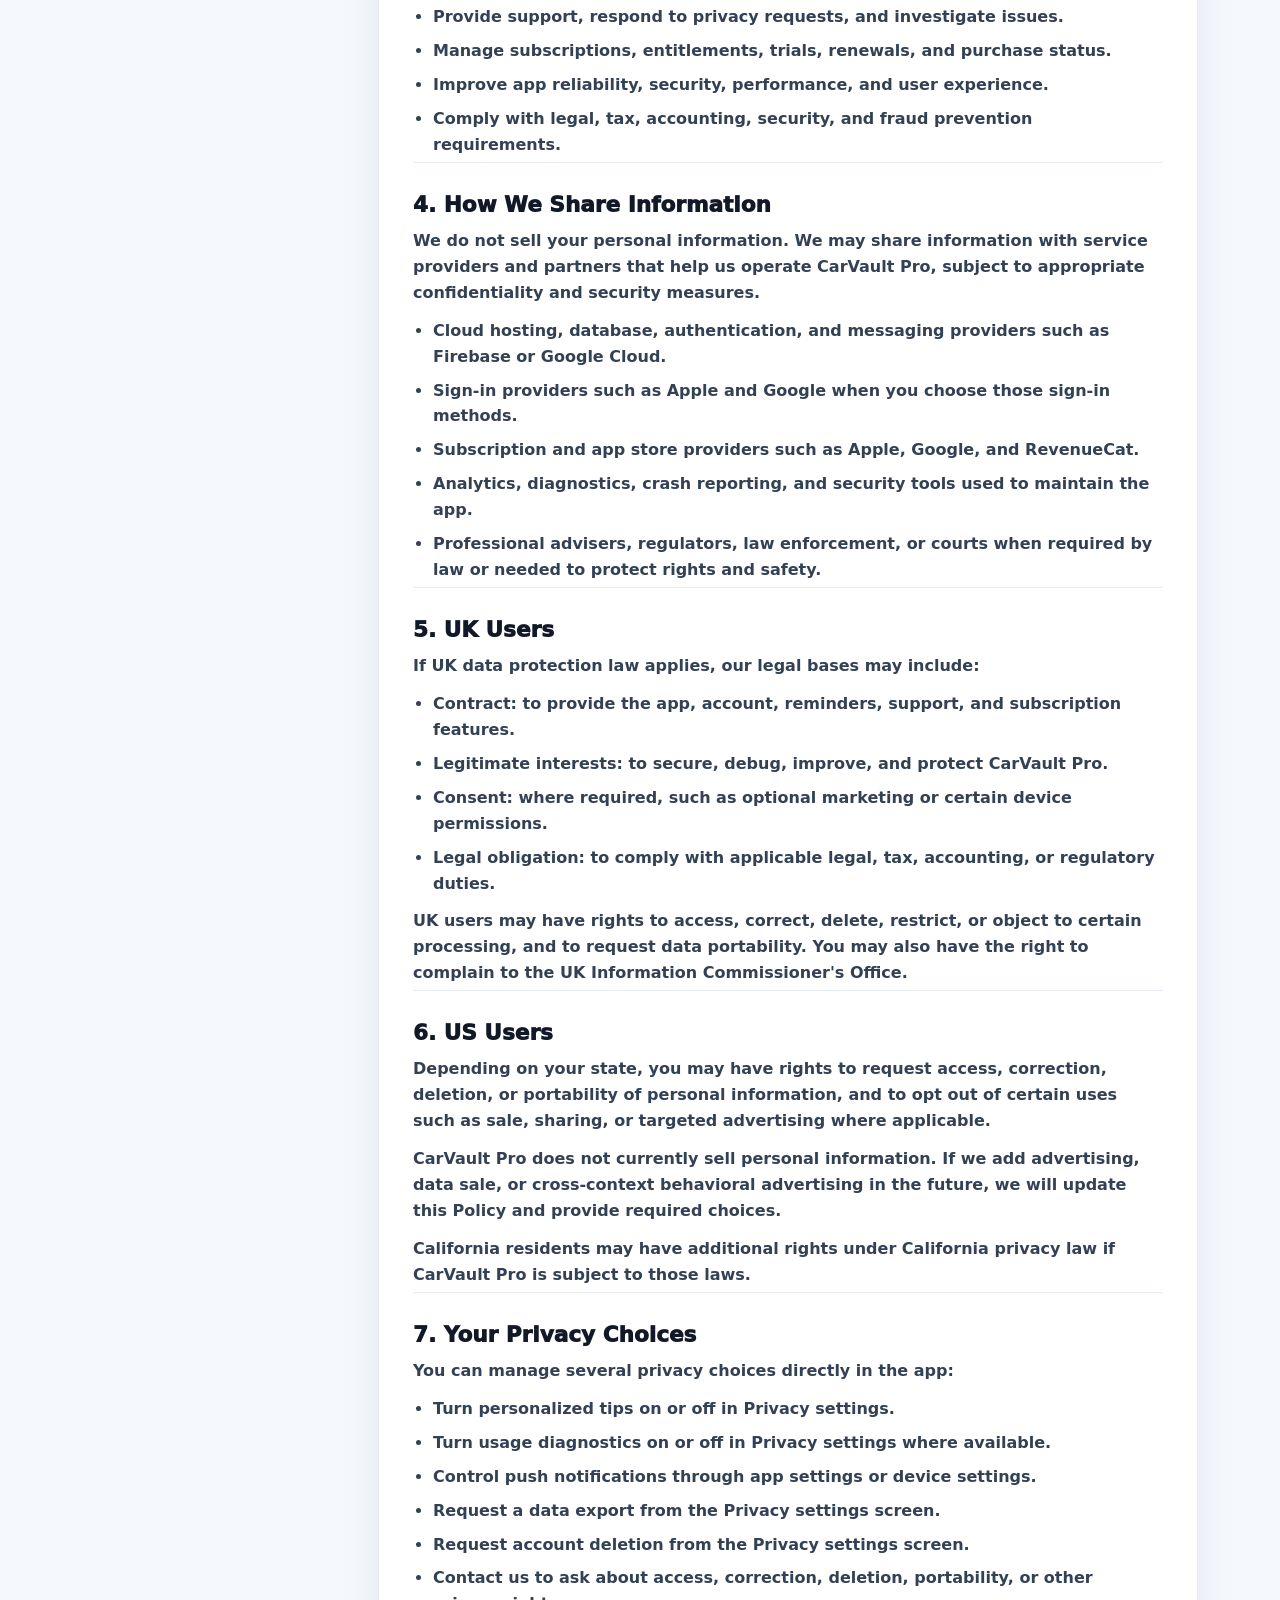
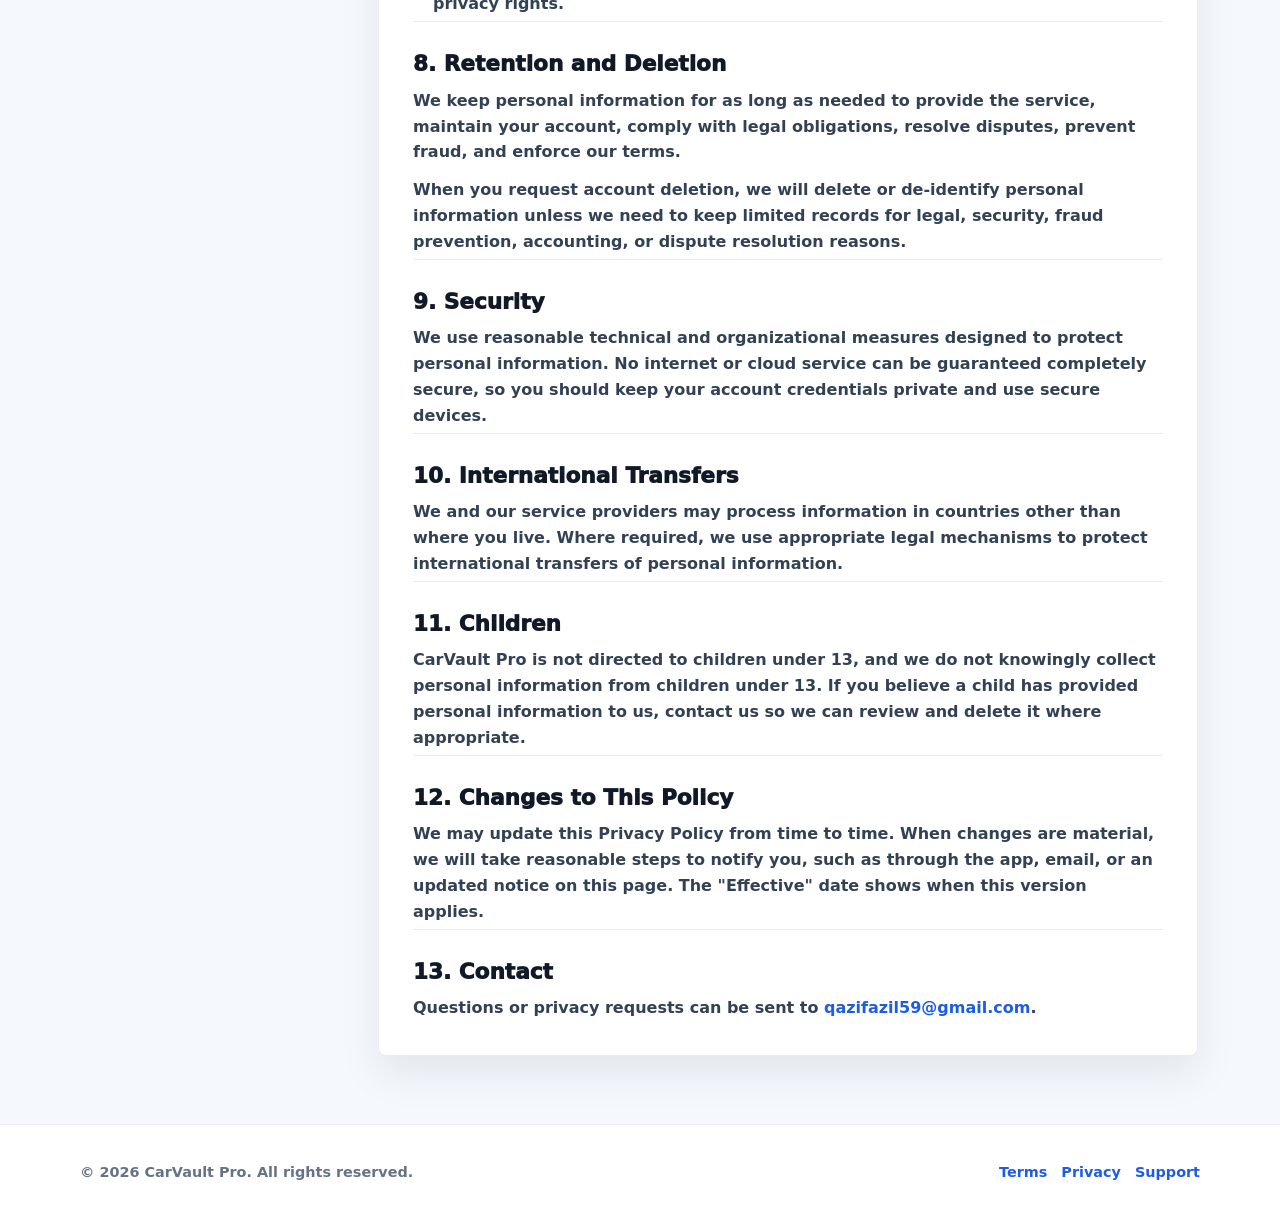
==== commit 97e8b3a4: "latest" ====
--- a/privacy/index.html
+++ b/privacy/index.html
@@ -25,6 +25,7 @@
         <nav class="nav-links" aria-label="Legal navigation">
           <a class="nav-link" href="../terms/">Terms</a>
           <a class="nav-link" aria-current="page" href="./">Privacy</a>
+          <a class="nav-link" href="../support/">Support</a>
         </nav>
       </div>
     </header>
@@ -255,7 +256,7 @@
           <h2>13. Contact</h2>
           <p>
             Questions or privacy requests can be sent to
-            <a href="mailto:support@carvaultpro.com">support@carvaultpro.com</a>.
+            <a href="mailto:qazifazil59@gmail.com">qazifazil59@gmail.com</a>.
           </p>
         </section>
       </article>
@@ -267,6 +268,7 @@
         <nav class="footer-links" aria-label="Footer navigation">
           <a href="../terms/">Terms</a>
           <a href="./">Privacy</a>
+          <a href="../support/">Support</a>
         </nav>
       </div>
     </footer>
